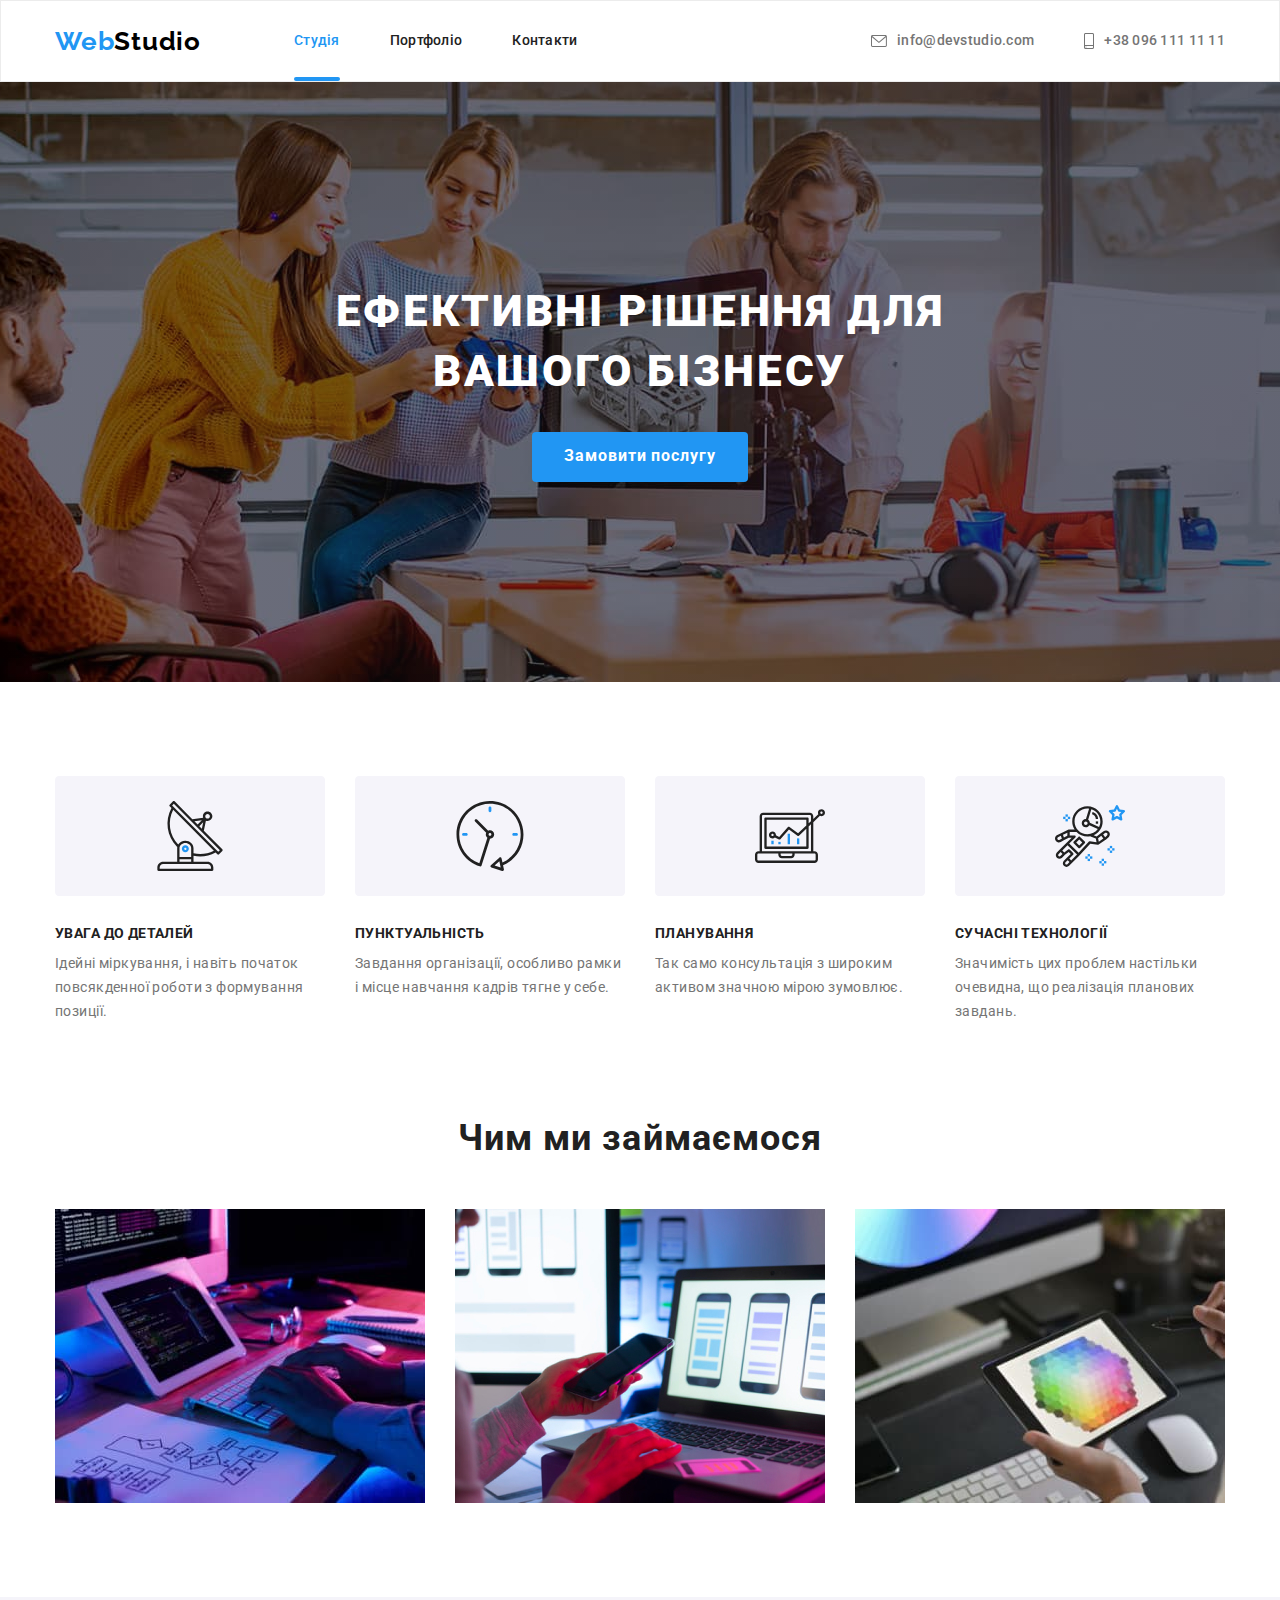
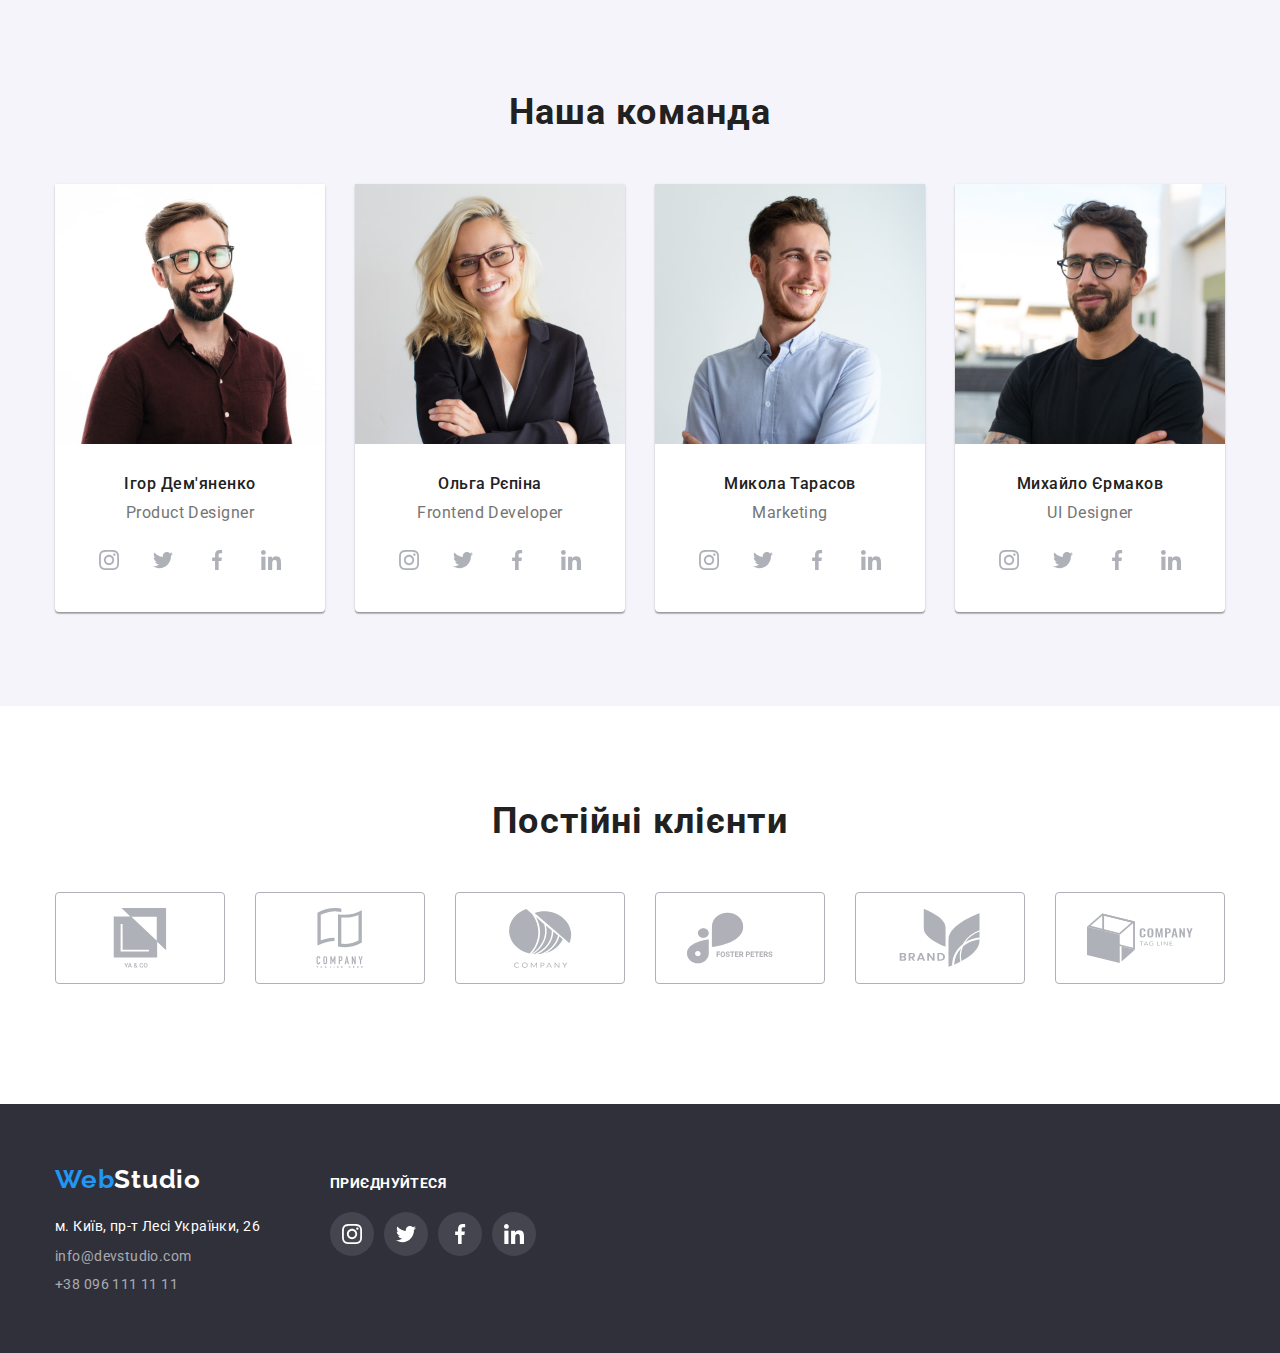
==== index.html @ b265d08d "дщдфє анімацію" ====
<!DOCTYPE html>
<html lang="uk">
  <head>
    <meta charset="UTF-8" />
    <meta name="viewport" content="width=device-width, initial-scale=1.0" />
    <title>WebStudio</title>
    <link rel="preconnect" href="https://fonts.googleapis.com" />
    <link rel="preconnect" href="https://fonts.gstatic.com" crossorigin />
    <link
      href="https://fonts.googleapis.com/css2?family=Raleway:wght@700&family=Roboto:wght@400;500;700;900&display=swap"
      rel="stylesheet"
    />
    <link
      rel="stylesheet"
      href="https://cdnjs.cloudflare.com/ajax/libs/modern-normalize/1.1.0/modern-normalize.min.css"
    />
    <link rel="stylesheet" href="./сss/styles.css" />
  </head>
  <body>
    <!--капелюх сайту -->
    <header class="page-header">
      <div class="container">
        <div class="container-header">
          <nav class="menu-nav">
            <a class="page-logo link" href="./index.html"
              >Web<span class="studio-heder">Studio</span></a
            >
            <ul class="menu-list link list">
              <li class="item"><a href="./index.html" class="nav-link link current">Студія</a></li>
              <li class="item"><a href="./portfolio.html" class="nav-link link">Портфоліо</a></li>
              <li class="item"><a href="#" class="nav-link link">Контакти</a></li>
            </ul>
          </nav>
          <ul class="contact list">
            <li class="contact-item">
              <a class="contact-list link" href="mailto:info@devstudio.com">
                <svg class="icon-envelope" width="16" height="12">
                  <use href="./images/sprite1.svg#icon-envelope"></use></svg
                >info@devstudio.com</a
              >
            </li>
            <li class="contact-item">
              <a class="contact-list link" href="tel:+380961111111">
                <svg class="icon-smartphone" width="10" height="16">
                  <use href="./images/sprite1.svg#icon-smartphone"></use></svg
                >+38 096 111 11 11</a
              >
            </li>
          </ul>
        </div>
      </div>
    </header>
    <!-- основна частина сайту -->
    <main>
      <!-- хіроу-секція -->
      <section class="section hero">
        <h1 class="hero-title">Ефективні рішення для вашого бізнесу</h1>
        <button class="modal-open-btn" type="button">Замовити послугу</button>
      </section>
      <!-- наші переваги -->
      <section class="section about">
        <div class="container">
          <h2 class="visually-hidden">Наші переваги</h2>
          <ul class="about-list list">
            <li class="about-item">
              <div class="wrapper">
                <svg class="icon-group" width="270" height="120">
                  <use href="./images/sprite1.svg#icon-group1"></use>
                </svg>
              </div>
              <h3 class="about-title">УВАГА ДО ДЕТАЛЕЙ</h3>
              <p class="about-text">
                Ідейні міркування, і навіть початок повсякденної роботи з формування позиції.
              </p>
            </li>
            <li class="about-item">
              <div class="wrapper">
                <svg class="icon-group" width="270" height="120">
                  <use href="./images/sprite1.svg#icon-group2"></use>
                </svg>
              </div>
              <h3 class="about-title">ПУНКТУАЛЬНІСТЬ</h3>
              <p class="about-text">
                Завдання організації, особливо рамки і місце навчання кадрів тягне у себе.
              </p>
            </li>
            <li class="about-item">
              <div class="wrapper">
                <svg class="icon-group" width="270" height="120">
                  <use href="./images/sprite1.svg#icon-group3"></use>
                </svg>
              </div>
              <h3 class="about-title">ПЛАНУВАННЯ</h3>
              <p class="about-text">
                Так само консультація з широким активом значною мірою зумовлює.
              </p>
            </li>
            <li class="about-item">
              <div class="wrapper">
                <svg class="icon-group" width="270" height="120">
                  <use href="./images/sprite1.svg#icon-group4"></use>
                </svg>
              </div>
              <h3 class="about-title">СУЧАСНІ ТЕХНОЛОГІЇ</h3>
              <p class="about-text">
                Значимість цих проблем настільки очевидна, що реалізація планових завдань.
              </p>
            </li>
          </ul>
        </div>
      </section>
      <!-- чим займаємось -->
      <section class="section work">
        <div class="container">
          <h2 class="section-title">Чим ми займаємося</h2>
          <ul class="work-list list">
            <li class="item">
              <img src="./images/work.imj/box 1.jpg" alt="верстка" width="370" />
            </li>
            <li class="item">
              <img src="./images/work.imj/box 2.jpg" alt="рука-з-телефоном" width="370" />
            </li>
            <li class="item">
              <img src="./images/work.imj/box 3.jpg" alt="рука-з-планшетом" width="370" />
            </li>
          </ul>
        </div>
      </section>
      <!-- наша команда -->
      <section class="section section-team">
        <div class="container">
          <h2 class="section-title">Наша команда</h2>
          <ul class="team-list list">
            <li class="team-item">
              <img src="./images/team.imj/imj1.jpg" alt="фото-ігоря" width="270" height="260" />
              <h3 class="team-title">Ігор Дем'яненко</h3>
              <p class="team-text">Product Designer</p>
              <ul class="social-list list">
                <li class="social-item">
                  <a href="https://www.instagram.com/" class="social-link">
                    <svg class="social-icon" width="20" height="20">
                      <use href="./images/sprite1.svg#icon-instagram"></use>
                    </svg>
                  </a>
                </li>
                <li class="social-item">
                  <a href="https://www.twitter.com/" class="social-link">
                    <svg class="social-icon" width="20" height="20">
                      <use href="./images/sprite1.svg#icon-twit"></use>
                    </svg>
                  </a>
                </li>
                <li class="social-item">
                  <a href="https://www.facebook.com/" class="social-link">
                    <svg class="social-icon" width="20" height="20">
                      <use href="./images/sprite1.svg#icon-faceb"></use>
                    </svg>
                  </a>
                </li>
                <li class="social-item">
                  <a href="https://www.linkedin.com/" class="social-link">
                    <svg class="social-icon" width="20" height="20">
                      <use href="./images/sprite1.svg#icon-linked"></use>
                    </svg>
                  </a>
                </li>
              </ul>
            </li>
            <li class="team-item">
              <img src="./images/team.imj/imj2.jpg" alt="фото-ольги" width="270" height="260" />
              <h3 class="team-title">Ольга Рєпіна</h3>
              <p class="team-text">Frontend Developer</p>
              <ul class="social-list list">
                <li class="social-item">
                  <a href="https://www.instagram.com/" class="social-link">
                    <svg class="social-icon" width="20" height="20">
                      <use href="./images/sprite1.svg#icon-instagram"></use>
                    </svg>
                  </a>
                </li>
                <li class="social-item">
                  <a href="https://www.twitter.com/" class="social-link">
                    <svg class="social-icon" width="20" height="20">
                      <use href="./images/sprite1.svg#icon-twit"></use>
                    </svg>
                  </a>
                </li>
                <li class="social-item">
                  <a href="https://www.facebook.com/" class="social-link">
                    <svg class="social-icon" width="20" height="20">
                      <use href="./images/sprite1.svg#icon-faceb"></use>
                    </svg>
                  </a>
                </li>
                <li class="social-item">
                  <a href="https://www.linkedin.com/" class="social-link">
                    <svg class="social-icon" width="20" height="20">
                      <use href="./images/sprite1.svg#icon-linked"></use>
                    </svg>
                  </a>
                </li>
              </ul>
            </li>
            <li class="team-item">
              <img src="./images/team.imj/imj3.jpg" alt="фото-миколи" width="270" height="260" />
              <h3 class="team-title">Микола Тарасов</h3>
              <p class="team-text">Marketing</p>
              <ul class="social-list list">
                <li class="social-item">
                  <a href="https://www.instagram.com/" class="social-link">
                    <svg class="social-icon" width="20" height="20">
                      <use href="./images/sprite1.svg#icon-instagram"></use>
                    </svg>
                  </a>
                </li>
                <li class="social-item">
                  <a href="https://www.twitter.com/" class="social-link">
                    <svg class="social-icon" width="20" height="20">
                      <use href="./images/sprite1.svg#icon-twit"></use>
                    </svg>
                  </a>
                </li>
                <li class="social-item">
                  <a href="https://www.facebook.com/" class="social-link">
                    <svg class="social-icon" width="20" height="20">
                      <use href="./images/sprite1.svg#icon-faceb"></use>
                    </svg>
                  </a>
                </li>
                <li class="social-item">
                  <a href="https://www.linkedin.com/" class="social-link">
                    <svg class="social-icon" width="20" height="20">
                      <use href="./images/sprite1.svg#icon-linked"></use>
                    </svg>
                  </a>
                </li>
              </ul>
            </li>
            <li class="team-item">
              <img src="./images/team.imj/imj4.jpg" alt="фото-михайла" width="270" height="260" />
              <h3 class="team-title">Михайло Єрмаков</h3>
              <p class="team-text">UI Designer</p>
              <ul class="social-list list">
                <li class="social-item">
                  <a href="https://www.instagram.com/" class="social-link">
                    <svg class="social-icon" width="20" height="20">
                      <use href="./images/sprite1.svg#icon-instagram"></use>
                    </svg>
                  </a>
                </li>
                <li class="social-item">
                  <a href="https://www.twitter.com/" class="social-link">
                    <svg class="social-icon" width="20" height="20">
                      <use href="./images/sprite1.svg#icon-twit"></use>
                    </svg>
                  </a>
                </li>
                <li class="social-item">
                  <a href="https://www.facebook.com/" class="social-link">
                    <svg class="social-icon" width="20" height="20">
                      <use href="./images/sprite1.svg#icon-faceb"></use>
                    </svg>
                  </a>
                </li>
                <li class="social-item">
                  <a href="https://www.linkedin.com/" class="social-link">
                    <svg class="social-icon" width="20" height="20">
                      <use href="./images/sprite1.svg#icon-linked"></use>
                    </svg>
                  </a>
                </li>
              </ul>
            </li>
          </ul>
        </div>
      </section>
      <!-- постійні клієнти -->
      <section>
        <div class="container container-clients">
          <h2 class="section-title">Постійні клієнти</h2>
          <ul class="clients-list list">
            <li class="clients-item">
              <a href="#" class="clients-link">
                <svg class="clients-icon" width="106" height="60">
                  <use href="./images/sprite1.svg#icon-logo1"></use>
                </svg>
              </a>
            </li>
            <li class="clients-item">
              <a href="#" class="clients-link">
                <svg class="clients-icon" width="106" height="60">
                  <use href="./images/sprite1.svg#icon-logo2"></use>
                </svg>
              </a>
            </li>
            <li class="clients-item">
              <a href="#" class="clients-link">
                <svg class="clients-icon" width="106" height="60">
                  <use href="./images/sprite1.svg#icon-logo3"></use>
                </svg>
              </a>
            </li>
            <li class="clients-item">
              <a href="#" class="clients-link">
                <svg class="clients-icon" width="106" height="60">
                  <use href="./images/sprite1.svg#icon-logo4"></use>
                </svg>
              </a>
            </li>
            <li class="clients-item">
              <a href="#" class="clients-link">
                <svg class="clients-icon" width="106" height="60">
                  <use href="./images/sprite1.svg#icon-logo5"></use>
                </svg>
              </a>
            </li>
            <li class="clients-item">
              <a href="#" class="clients-link">
                <svg class="clients-icon" width="106" height="60">
                  <use href="./images/sprite1.svg#icon-logo6"></use>
                </svg>
              </a>
            </li>
          </ul>
        </div>
      </section>
    </main>
    <footer class="page-footer">
      <div class="container container-footer">
        <div class="container-adress">
          <a class="page-logo link" href="./index.html"
            >Web<span class="studio-footer">Studio</span></a
          >
          <address>
            <ul class="footer-list list">
              <li class="item">
                <a
                  class="maps-link link"
                  href="https://goo.gl/maps/UB6AEVRSJyCPaivi9"
                  target="_blank"
                  rel="noreferer noopener nofollow"
                >
                  м. Київ, пр-т Лесі Українки, 26</a
                >
              </li>
              <li class="item">
                <a class="menu-link link" href="mailto:info@devstudio.com">info@devstudio.com</a>
              </li>
              <li class="item">
                <a class="menu-link link" href="tel:+380961111111">+38 096 111 11 11</a>
              </li>
            </ul>
          </address>
        </div>
        <div class="container-footer-social-link">
          <p class="social-link-text">приєднуйтеся</p>
          <ul class="social-list-footer list">
            <li class="social-item-footer">
              <a href="https://www.instagram.com/" class="social-link-footer">
                <svg class="social-icon-footer" width="20" height="20">
                  <use href="./images/sprite1.svg#icon-instagram"></use>
                </svg>
              </a>
            </li>
            <li class="social-item-footer">
              <a href="https://www.twitter.com/" class="social-link-footer">
                <svg class="social-icon-footer" width="20" height="20">
                  <use href="./images/sprite1.svg#icon-twit"></use>
                </svg>
              </a>
            </li>
            <li class="social-item-footer">
              <a href="https://www.facebook.com/" class="social-link-footer">
                <svg class="social-icon-footer" width="20" height="20">
                  <use href="./images/sprite1.svg#icon-faceb"></use>
                </svg>
              </a>
            </li>
            <li class="social-item-footer">
              <a href="https://www.linkedin.com/" class="social-link-footer">
                <svg class="social-icon-footer" width="20" height="20">
                  <use href="./images/sprite1.svg#icon-linked"></use>
                </svg>
              </a>
            </li>
          </ul>
        </div>
      </div>
    </footer>
  </body>
</html>
---- сss/styles.css ----
:root {
  --accent-color: #2196f3;
  --background-color: #ffffff;
  --color: #757575;
  --title-text-color: #212121;
  --footer-link-color: rgba(255, 255, 255, 0.6);
  --footer-color: #2f303a;
  --secondary-background-color: #f5f4fa;
  --border-color: #ececec;
  --social-links-color: #afb1b8;
}
/* колір фону  #FFFFFF  */
/* колір тексту основний #757575 */
/* колір акценту #2196F3 */
/* колір заголовків #212121 */
/* колір фону капелюха та підвалу 2F303A */
/* колір тексту на темному фоні FFFFFF */
/* другорядний колір фону F5F4FA */
.link {
  text-decoration: none;
}

.list {
  list-style: none;
  padding: 0;
  margin: 0;
}

img {
  display: block;
}
button {
  cursor: pointer;
  font-family: inherit;
  border: 1px transparent;
  border-radius: 4px;
}
address {
  font-style: inherit;
}
h1,
h2,
h3,
p,
ul {
  margin-top: 0;
  margin-bottom: 0;
}
body {
  margin: 0;
  font-family: 'Roboto', sans-serif;
  color: var(--color);
  background-color: var(--background-color);
}
.container {
  width: 1200px;
  padding-left: 15px;
  padding-right: 15px;
  margin-left: auto;
  margin-right: auto;
}
.section-title {
  margin-bottom: 50px;
  color: var(--title-text-color);
  font-weight: 700;
  font-size: 36px;
  line-height: 1.17;
  letter-spacing: 0.03em;
  text-align: center;
}
/* капелюх сайту */
.section {
  padding-top: 94px;
  padding-bottom: 94px;
}
.page-header {
  background-color: var(--background-color);
  border: 1px solid var(--border-color);
}
.container-header {
  display: flex;
  align-items: center;
}
.menu-nav {
  display: flex;
  align-items: center;
}
.page-logo {
  color: var(--accent-color);
  font-family: 'Raleway', sans-serif;
  font-weight: 700;
  font-size: 26px;
  line-height: 1.19;
  letter-spacing: 0.03em;
}
.studio-heder {
  color: #000000;
}
.menu-list {
  display: flex;
  margin-left: 93px;
}
.menu-list .item + .item {
  margin-left: 50px;
}

.nav-link {
  display: inline-block;
  padding-top: 32px;
  padding-bottom: 32px;
  position: relative;

  color: var(--title-text-color);
  font-weight: 500;
  font-size: 14px;
  line-height: 1.14;
  letter-spacing: 0.02em;
}
.nav-link:hover,
.nav-link:focus {
  color: var(--accent-color);
}
.link.current {
  color: var(--accent-color);
}
.nav-link.current::after {
  content: '';
  position: absolute;
  width: 100%;
  height: 4px;
  border-radius: 2px;
  background-color: var(--accent-color);
  bottom: 0;
  left: 0;
}

.contact {
  display: flex;
  margin-left: auto;
}

.contact-list {
  display: flex;
  align-items: center;
  padding-top: 32px;
  padding-bottom: 32px;

  color: var(--color);
  font-family: 'Roboto', sans-serif;
  font-weight: 500;
  font-size: 14px;
  line-height: 1.14;
  letter-spacing: 0.02em;
  transition: color 250ms cubic-bezier(0.4, 0, 0.2, 1);
}
.contact .contact-item:not(:last-child) {
  margin-right: 50px;
}
.contact-list:hover,
.contact-list:focus {
  color: var(--accent-color);
}

.icon-envelope {
  width: 16px;
  height: 12px;
  margin-right: 10px;
  fill: currentColor;
}

.icon-smartphone {
  width: 10px;
  height: 16px;
  margin-right: 10px;
  fill: currentColor;
}

/* основна частина сайту */
.hero {
  max-width: 1600px;
  height: 600px;
  margin: 0 auto;
  padding: 200px 0;

  background-image: linear-gradient(to right, rgba(0, 0, 0, 0.2), rgba(47, 48, 58, 0.4)),
    url(../images/hero.imj/imj14.jpg);
  background-color: #c4c4c4;
  background-repeat: no-repeat;
  background-position: center;
  background-size: cover;
  text-align: center;
}
.hero-title {
  width: 696px;
  margin-bottom: 30px;
  margin-left: auto;
  margin-right: auto;

  color: var(--background-color);
  font-weight: 900;
  font-size: 44px;
  line-height: 1.36;
  letter-spacing: 0.06em;
  text-transform: uppercase;
}
.modal-open-btn {
  min-width: 216px;
  height: 50px;
  padding-left: 10px;
  padding-right: 10px;

  color: var(--background-color);
  background-color: var(--accent-color);
  font-weight: 700;
  font-size: 16px;
  line-height: 1.9;
  align-items: center;
  letter-spacing: 0.06em;
}
.modal-open-btn:hover,
.modal-open-btn:focus {
  box-shadow: 0px 4px 4px rgba(0, 0, 0, 0.15);
  border-radius: 4px;
}
/* наші переваги */
.visually-hidden {
  position: absolute;
  white-space: nowrap;
  width: 1px;
  height: 1px;
  overflow: hidden;
  border: 0;
  padding: 0;
  clip: rect(0 0 0 0);
  clip-path: inset(50%);
  margin: -1px;
}
.about-list {
  display: flex;
}
.about-item {
  width: 270px;
}
.wrapper {
  width: 100%;
  height: 120px;
  margin-bottom: 30px;
}
.about-item:not(:last-child) {
  margin-right: 30px;
}

.about-text {
  color: var(--color);
  font-size: 14px;
  line-height: 1.7;
  letter-spacing: 0.03em;
}
.about-title {
  margin-bottom: 10px;

  color: var(--title-text-color);
  font-weight: 700;
  font-size: 14px;
  line-height: 1.14;
  letter-spacing: 0.03em;
  text-transform: uppercase;
}
.work {
  padding-top: 0;
}
.work-list {
  display: flex;
  width: 270px;
}
.work-list .item:not(:last-child) {
  margin-right: 30px;
}
.section-team {
  background-color: var(--secondary-background-color);
}

.team-list {
  display: flex;
}
.team-item {
  background-color: var(--background-color);
  box-shadow: 0px 1px 3px rgba(0, 0, 0, 0.12), 0px 1px 1px rgba(0, 0, 0, 0.14),
    0px 2px 1px rgba(0, 0, 0, 0.2);
  border-radius: 0px 0px 4px 4px;
}
.team-item:not(:last-child) {
  margin-right: 30px;
}
.team-item .team-title {
  padding-top: 30px;
  margin-bottom: 10px;

  color: var(--title-text-color);
  font-weight: 500;
  font-size: 16px;
  line-height: 1.19;
  text-align: center;
  letter-spacing: 0.03em;
}
.team-item .team-text {
  margin-bottom: 16px;

  font-size: 16px;
  line-height: 1.19;
  text-align: center;
  letter-spacing: 0.03em;
}

.social-list {
  display: flex;
  justify-content: center;
  align-items: center;
  gap: 10px;
  padding-bottom: 30px;
}
.social-item {
  width: 44px;
  height: 44px;
}

.social-link {
  display: flex;
  justify-content: center;
  align-items: center;
  width: 100%;
  height: 100%;
  background-color: var(--background-color);
  border-radius: 50%;
}

.social-icon {
  fill: var(--social-links-color);
}

.social-link:hover,
.social-link:focus {
  background-color: var(--accent-color);
}

.social-link:hover .social-icon,
.social-link:focus .social-icon {
  fill: var(--background-color);
}

/* постійні клієнти */
.container-clients {
  padding-top: 94px;
  padding-bottom: 120px;
}

.clients-list {
  display: flex;
  gap: 30px;
}
.clients-item {
  width: 170px;
  height: 92px;
}

.clients-link {
  display: flex;
  justify-content: center;
  align-items: center;
  width: 100%;
  height: 100%;
  border: 1px solid #afb1b8;
  border-radius: 4px;
}

.clients-icon {
  fill: var(--social-links-color);
}
.clients-link:hover {
  border: 1px solid var(--accent-color);
}

.clients-link:hover .clients-icon,
.clients-link:focus .clients-icon {
  fill: var(--accent-color);
}

/* підвал сайту */
.page-footer {
  padding-top: 60px;
  padding-bottom: 60px;

  background-color: var(--footer-color);
}

.container-footer {
  display: flex;
  align-items: baseline;
}

.page-footer .page-logo {
  display: inline-block;
  margin-bottom: 20px;
}

.studio-footer {
  color: #ffffff;
}

.footer-list .maps-link {
  color: var(--background-color);
  font-size: 14px;
  line-height: 1.7;
  letter-spacing: 0.03em;
}

.footer-list .menu-link {
  color: var(--footer-link-color);
  font-size: 14px;
  line-height: 1.17;
  letter-spacing: 0.03em;
}

.footer-list .menu-link:hover,
.footer-list .menu-link:focus {
  color: var(--accent-color);
}

.footer-list .item:not(:last-child) {
  margin-bottom: 9px;
}

.container-footer-social-link {
  margin-left: 70px;
}

.social-link-text {
  margin-bottom: 20px;
  color: var(--background-color);
  font-weight: 700;
  font-size: 14px;
  line-height: 1.14;
  letter-spacing: 0.03em;
  text-transform: uppercase;
}

.social-list-footer {
  display: flex;
  justify-content: center;
  align-items: center;
  gap: 10px;
}

.social-link-footer {
  display: flex;
  justify-content: center;
  align-items: center;
  width: 44px;
  height: 44px;
  background-color: rgba(255, 255, 255, 0.1);
  border-radius: 50%;
}

.social-icon-footer {
  fill: var(--background-color);
}

.social-link-footer:hover,
.social-link-footer:focus {
  background-color: var(--accent-color);
}

/* стилі портфоліо */
/* кнопки фильтру */
.filter-list {
  display: flex;
  justify-content: center;
  margin-bottom: 50px;
}

.filter-list .item + .item {
  margin-left: 8px;
}

.filter-list .filter-btn {
  height: 38px;
  padding: 6px 22px;

  color: var(--title-text-color);
  background-color: var(--secondary-background-color);
  font-weight: 500;
  font-size: 16px;
  line-height: 1.6;
  text-align: center;
  letter-spacing: 0.03em;
}

.filter-list .filter-btn.current {
  color: var(--background-color);
  background-color: var(--accent-color);
}

.filter-btn:hover,
.filter-btn:focus {
  color: var(--background-color);
  background-color: var(--accent-color);
  box-shadow: 0 4px 4px 0 rgba(0, 0, 0, 0.25);
}

/* список карток */
.card-list {
  display: flex;
  flex-wrap: wrap;
}

.card-list .card-item {
  width: calc((100% - 60px) / 3);
  margin-right: 30px;
  margin-bottom: 30px;
  border: 1px solid #eeeeee;
}

.card-list .card-item:nth-child(3n) {
  margin-right: 0;
}

.card-list .card-item:nth-last-child(-n + 3) {
  margin-bottom: 0;
}

/* картки */

.card-item {
  width: 370px;
  height: 404px;
}

.card-item:hover,
.card-item:focus {
  box-shadow: 0px 1px 1px rgba(0, 0, 0, 0.12), 0px 4px 4px rgba(0, 0, 0, 0.06),
    1px 4px 6px rgba(0, 0, 0, 0.16);
}

.card-icon {
  display: block;
  max-width: 100%;
  height: auto;
}

.container-card {
  padding: 20px 24px;
}

.section .card-title {
  margin-bottom: 4px;

  color: var(--title-text-color);
  font-weight: 700;
  font-size: 18px;
  line-height: 2;
  letter-spacing: 0.06em;
}

.card-item .text {
  color: var(--color);
  font-size: 16px;
  line-height: 1.9;
  letter-spacing: 0.03em;
}
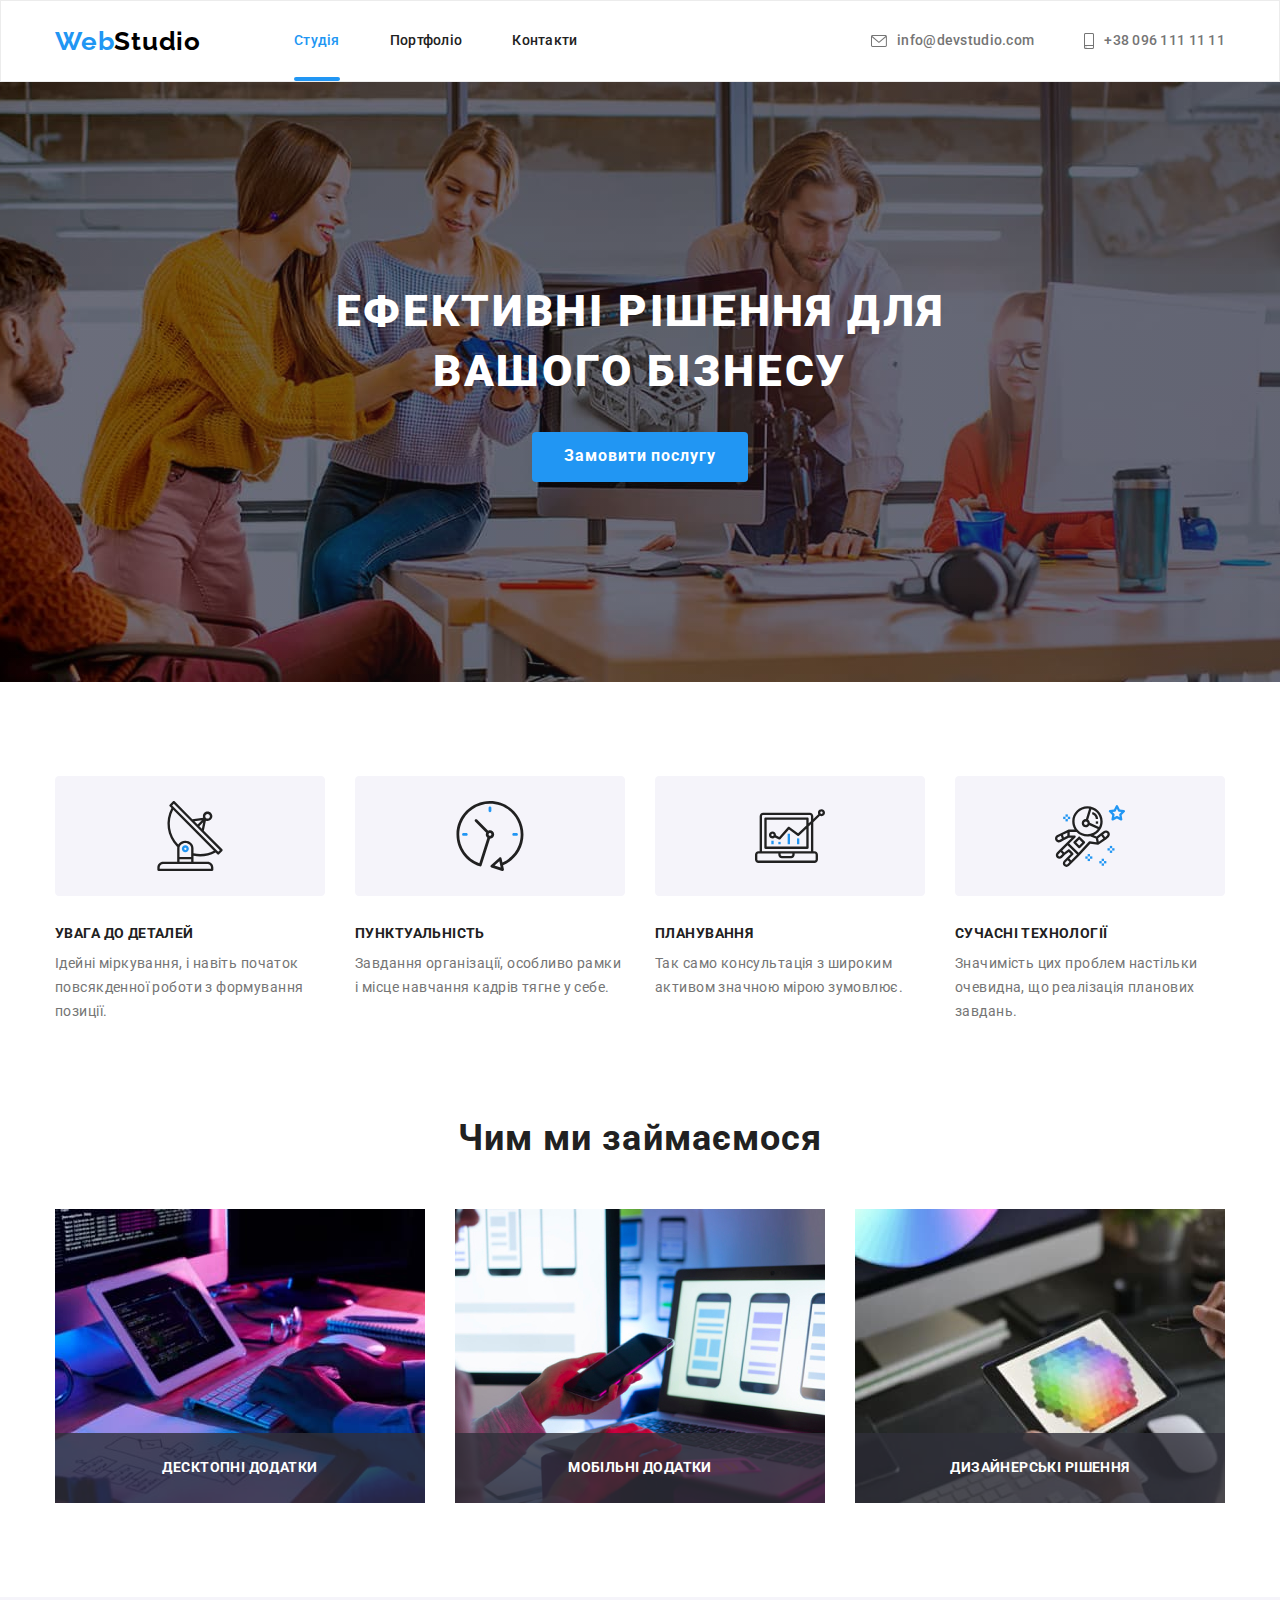
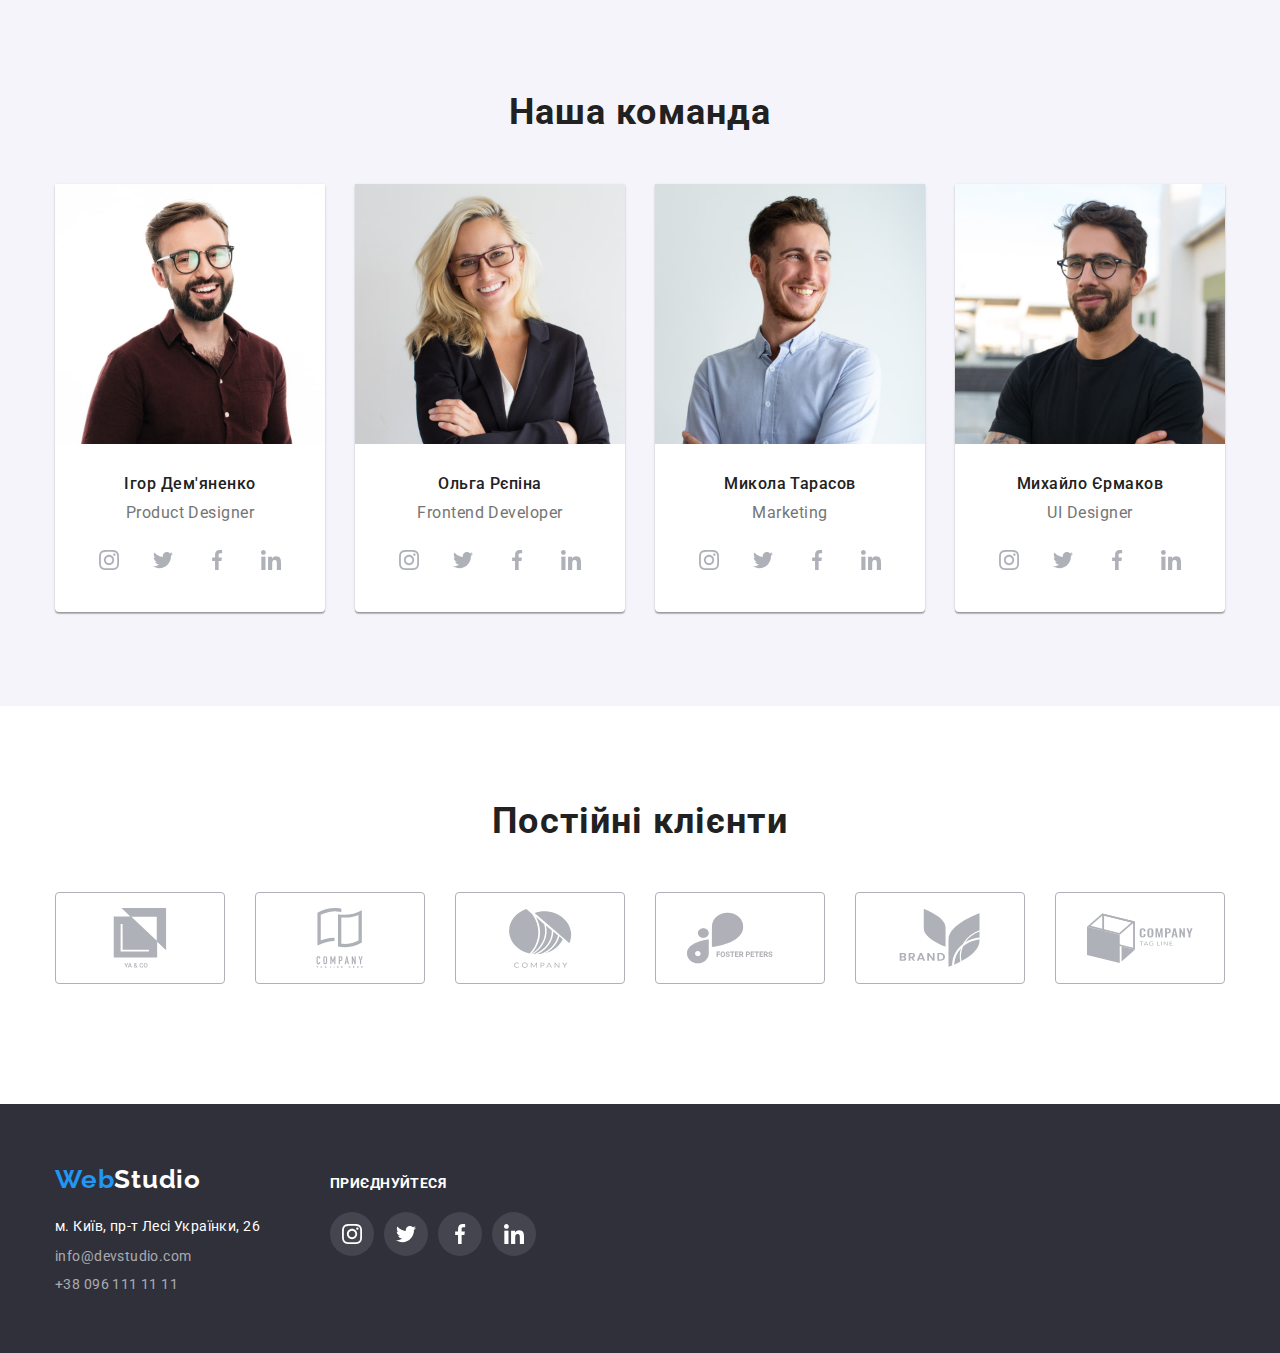
==== commit e0ee3db6: "додає оверлей, анімацію та модальне вікно" ====
--- a/index.html
+++ b/index.html
@@ -55,7 +55,7 @@
       <!-- хіроу-секція -->
       <section class="section hero">
         <h1 class="hero-title">Ефективні рішення для вашого бізнесу</h1>
-        <button class="modal-open-btn" type="button">Замовити послугу</button>
+        <button class="modal-open-btn" type="button" data-modal-open>Замовити послугу</button>
       </section>
       <!-- наші переваги -->
       <section class="section about">
@@ -114,14 +114,17 @@
         <div class="container">
           <h2 class="section-title">Чим ми займаємося</h2>
           <ul class="work-list list">
-            <li class="item">
-              <img src="./images/work.imj/box 1.jpg" alt="верстка" width="370" />
-            </li>
-            <li class="item">
-              <img src="./images/work.imj/box 2.jpg" alt="рука-з-телефоном" width="370" />
-            </li>
-            <li class="item">
-              <img src="./images/work.imj/box 3.jpg" alt="рука-з-планшетом" width="370" />
+            <li class="work-item">
+              <img src="./images/work.imj/box1.jpg" alt="верстка" width="370" class="work-imj" />
+              <p class="work-subtitle">десктопні додатки</p>
+            </li>
+            <li class="work-item">
+              <img src="./images/work.imj/box2.jpg" alt="рука-з-телефоном" width="370" />
+              <p class="work-subtitle">мобільні додатки</p>
+            </li>
+            <li class="work-item">
+              <img src="./images/work.imj/box3.jpg" alt="рука-з-планшетом" width="370" />
+              <p class="work-subtitle">дизайнерські рішення</p>
             </li>
           </ul>
         </div>
@@ -387,5 +390,15 @@
         </div>
       </div>
     </footer>
+    <div class="backdrop is-hidden" data-modal>
+      <div class="modal-window">
+        <button type="button" class="modal-close-btn" data-modal-close>
+          <svg class="modal-close-icon" width="18" height="18">
+            <use href="./images/sprite1.svg#icon-close"></use>
+          </svg>
+        </button>
+      </div>
+    </div>
+    <script src="./js/modal.js"></script>
   </body>
 </html>
--- a/сss/styles.css
+++ b/сss/styles.css
@@ -8,6 +8,7 @@
   --secondary-background-color: #f5f4fa;
   --border-color: #ececec;
   --social-links-color: #afb1b8;
+  --transition-dur-and-funk: 250ms cubic-bezier(0.4, 0, 0.2, 1);
 }
 /* колір фону  #FFFFFF  */
 /* колір тексту основний #757575 */
@@ -16,6 +17,7 @@
 /* колір фону капелюха та підвалу 2F303A */
 /* колір тексту на темному фоні FFFFFF */
 /* другорядний колір фону F5F4FA */
+
 .link {
   text-decoration: none;
 }
@@ -29,15 +31,18 @@
 img {
   display: block;
 }
+
 button {
   cursor: pointer;
   font-family: inherit;
   border: 1px transparent;
   border-radius: 4px;
 }
+
 address {
   font-style: inherit;
 }
+
 h1,
 h2,
 h3,
@@ -46,12 +51,14 @@
   margin-top: 0;
   margin-bottom: 0;
 }
+
 body {
   margin: 0;
   font-family: 'Roboto', sans-serif;
   color: var(--color);
   background-color: var(--background-color);
 }
+
 .container {
   width: 1200px;
   padding-left: 15px;
@@ -59,6 +66,7 @@
   margin-left: auto;
   margin-right: auto;
 }
+
 .section-title {
   margin-bottom: 50px;
   color: var(--title-text-color);
@@ -68,23 +76,29 @@
   letter-spacing: 0.03em;
   text-align: center;
 }
+
 /* капелюх сайту */
+
 .section {
   padding-top: 94px;
   padding-bottom: 94px;
 }
+
 .page-header {
   background-color: var(--background-color);
   border: 1px solid var(--border-color);
 }
+
 .container-header {
   display: flex;
   align-items: center;
 }
+
 .menu-nav {
   display: flex;
   align-items: center;
 }
+
 .page-logo {
   color: var(--accent-color);
   font-family: 'Raleway', sans-serif;
@@ -93,13 +107,16 @@
   line-height: 1.19;
   letter-spacing: 0.03em;
 }
+
 .studio-heder {
   color: #000000;
 }
+
 .menu-list {
   display: flex;
   margin-left: 93px;
 }
+
 .menu-list .item + .item {
   margin-left: 50px;
 }
@@ -115,14 +132,18 @@
   font-size: 14px;
   line-height: 1.14;
   letter-spacing: 0.02em;
-}
+  transition: color var(--transition-dur-and-funk);
+}
+
 .nav-link:hover,
 .nav-link:focus {
   color: var(--accent-color);
 }
+
 .link.current {
   color: var(--accent-color);
 }
+
 .nav-link.current::after {
   content: '';
   position: absolute;
@@ -151,11 +172,13 @@
   font-size: 14px;
   line-height: 1.14;
   letter-spacing: 0.02em;
-  transition: color 250ms cubic-bezier(0.4, 0, 0.2, 1);
-}
+  transition: color var(--transition-dur-and-funk);
+}
+
 .contact .contact-item:not(:last-child) {
   margin-right: 50px;
 }
+
 .contact-list:hover,
 .contact-list:focus {
   color: var(--accent-color);
@@ -176,6 +199,9 @@
 }
 
 /* основна частина сайту */
+
+/* hero */
+
 .hero {
   max-width: 1600px;
   height: 600px;
@@ -190,6 +216,7 @@
   background-size: cover;
   text-align: center;
 }
+
 .hero-title {
   width: 696px;
   margin-bottom: 30px;
@@ -203,6 +230,7 @@
   letter-spacing: 0.06em;
   text-transform: uppercase;
 }
+
 .modal-open-btn {
   min-width: 216px;
   height: 50px;
@@ -217,12 +245,15 @@
   align-items: center;
   letter-spacing: 0.06em;
 }
+
 .modal-open-btn:hover,
 .modal-open-btn:focus {
   box-shadow: 0px 4px 4px rgba(0, 0, 0, 0.15);
   border-radius: 4px;
 }
+
 /* наші переваги */
+
 .visually-hidden {
   position: absolute;
   white-space: nowrap;
@@ -235,17 +266,21 @@
   clip-path: inset(50%);
   margin: -1px;
 }
+
 .about-list {
   display: flex;
 }
+
 .about-item {
   width: 270px;
 }
+
 .wrapper {
   width: 100%;
   height: 120px;
   margin-bottom: 30px;
 }
+
 .about-item:not(:last-child) {
   margin-right: 30px;
 }
@@ -256,6 +291,7 @@
   line-height: 1.7;
   letter-spacing: 0.03em;
 }
+
 .about-title {
   margin-bottom: 10px;
 
@@ -266,16 +302,41 @@
   letter-spacing: 0.03em;
   text-transform: uppercase;
 }
+
 .work {
   padding-top: 0;
 }
+
 .work-list {
   display: flex;
   width: 270px;
 }
-.work-list .item:not(:last-child) {
+
+.work-list .work-item:not(:last-child) {
   margin-right: 30px;
 }
+.work-item {
+  position: relative;
+}
+
+.work-subtitle {
+  position: absolute;
+  bottom: 0;
+  width: 100%;
+
+  height: 70px;
+  padding: 27px;
+  background-color: rgba(47, 48, 58, 0.8);
+  color: var(--background-color);
+  font-style: normal;
+  font-weight: 700;
+  font-size: 14px;
+  line-height: 1.14;
+  text-align: center;
+  letter-spacing: 0.03em;
+  text-transform: uppercase;
+}
+
 .section-team {
   background-color: var(--secondary-background-color);
 }
@@ -283,15 +344,18 @@
 .team-list {
   display: flex;
 }
+
 .team-item {
   background-color: var(--background-color);
   box-shadow: 0px 1px 3px rgba(0, 0, 0, 0.12), 0px 1px 1px rgba(0, 0, 0, 0.14),
     0px 2px 1px rgba(0, 0, 0, 0.2);
   border-radius: 0px 0px 4px 4px;
 }
+
 .team-item:not(:last-child) {
   margin-right: 30px;
 }
+
 .team-item .team-title {
   padding-top: 30px;
   margin-bottom: 10px;
@@ -303,6 +367,7 @@
   text-align: center;
   letter-spacing: 0.03em;
 }
+
 .team-item .team-text {
   margin-bottom: 16px;
 
@@ -332,6 +397,7 @@
   height: 100%;
   background-color: var(--background-color);
   border-radius: 50%;
+  transition: background-color var(--transition-dur-and-funk), fill var(--transition-dur-and-funk);
 }
 
 .social-icon {
@@ -349,6 +415,7 @@
 }
 
 /* постійні клієнти */
+
 .container-clients {
   padding-top: 94px;
   padding-bottom: 120px;
@@ -358,6 +425,7 @@
   display: flex;
   gap: 30px;
 }
+
 .clients-item {
   width: 170px;
   height: 92px;
@@ -371,11 +439,13 @@
   height: 100%;
   border: 1px solid #afb1b8;
   border-radius: 4px;
+  transition: fill 250ms var(--transition-dur-and-funk), border-color var(--transition-dur-and-funk);
 }
 
 .clients-icon {
   fill: var(--social-links-color);
 }
+
 .clients-link:hover {
   border: 1px solid var(--accent-color);
 }
@@ -386,6 +456,7 @@
 }
 
 /* підвал сайту */
+
 .page-footer {
   padding-top: 60px;
   padding-bottom: 60px;
@@ -459,6 +530,7 @@
   height: 44px;
   background-color: rgba(255, 255, 255, 0.1);
   border-radius: 50%;
+  transition: background-color var(--transition-dur-and-funk);
 }
 
 .social-icon-footer {
@@ -471,7 +543,9 @@
 }
 
 /* стилі портфоліо */
+
 /* кнопки фильтру */
+
 .filter-list {
   display: flex;
   justify-content: center;
@@ -482,7 +556,7 @@
   margin-left: 8px;
 }
 
-.filter-list .filter-btn {
+.filter-btn {
   height: 38px;
   padding: 6px 22px;
 
@@ -493,6 +567,8 @@
   line-height: 1.6;
   text-align: center;
   letter-spacing: 0.03em;
+  transition: color 250ms var(--transition-dur-and-funk),
+    background-color var(--transition-dur-and-funk), box-shadow var(--transition-dur-and-funk);
 }
 
 .filter-list .filter-btn.current {
@@ -508,6 +584,7 @@
 }
 
 /* список карток */
+
 .card-list {
   display: flex;
   flex-wrap: wrap;
@@ -533,6 +610,7 @@
 .card-item {
   width: 370px;
   height: 404px;
+  transition: box-shadow var(--transition-dur-and-funk);
 }
 
 .card-item:hover,
@@ -545,6 +623,34 @@
   display: block;
   max-width: 100%;
   height: auto;
+}
+
+.overlay-wrapper {
+  position: relative;
+  overflow: hidden;
+}
+
+.overlay {
+  position: absolute;
+  top: 0;
+  left: 0;
+  width: 100%;
+  height: 100%;
+  padding: 63px 24px;
+
+  background-color: rgba(33, 150, 243, 0.9);
+  color: var(--background-color);
+  font-size: 18px;
+  line-height: 1.56;
+  letter-spacing: 0.03em;
+  transform: translateY(101%);
+  transition: transform var(--transition-dur-and-funk);
+  /* overflow: auto; */
+}
+
+.card-link:hover .overlay,
+.card-link:focus .overlay {
+  transform: translateY(0%);
 }
 
 .container-card {
@@ -567,3 +673,46 @@
   line-height: 1.9;
   letter-spacing: 0.03em;
 }
+
+.backdrop {
+  position: fixed;
+  top: 0;
+  left: 0;
+  width: 100%;
+  height: 100%;
+  z-index: 100;
+  background-color: rgba(0, 0, 0, 0.1);
+  transition: opacity 1000ms ease, visibility 1000ms ease;
+}
+
+.backdrop.is-hidden {
+  visibility: hidden;
+  opacity: 0;
+  pointer-events: none;
+}
+.modal-window {
+  position: absolute;
+  width: 528px;
+  height: 581px;
+  background-color: var(--background-color);
+  box-shadow: 0px 1px 3px rgba(0, 0, 0, 0.12), 0px 1px 1px rgba(0, 0, 0, 0.14),
+    0px 2px 1px rgba(0, 0, 0, 0.2);
+  border-radius: 4px;
+  top: 50%;
+  left: 50%;
+  transform: translate(-50%, -50%);
+}
+.modal-close-btn {
+  display: flex;
+  justify-content: center;
+  align-items: center;
+  position: absolute;
+  width: 30px;
+  height: 30px;
+  padding: 0;
+  top: 7px;
+  right: 4px;
+  border: 1px solid rgba(0, 0, 0, 0.1);
+  border-radius: 50%;
+  background-color: transparent;
+}
